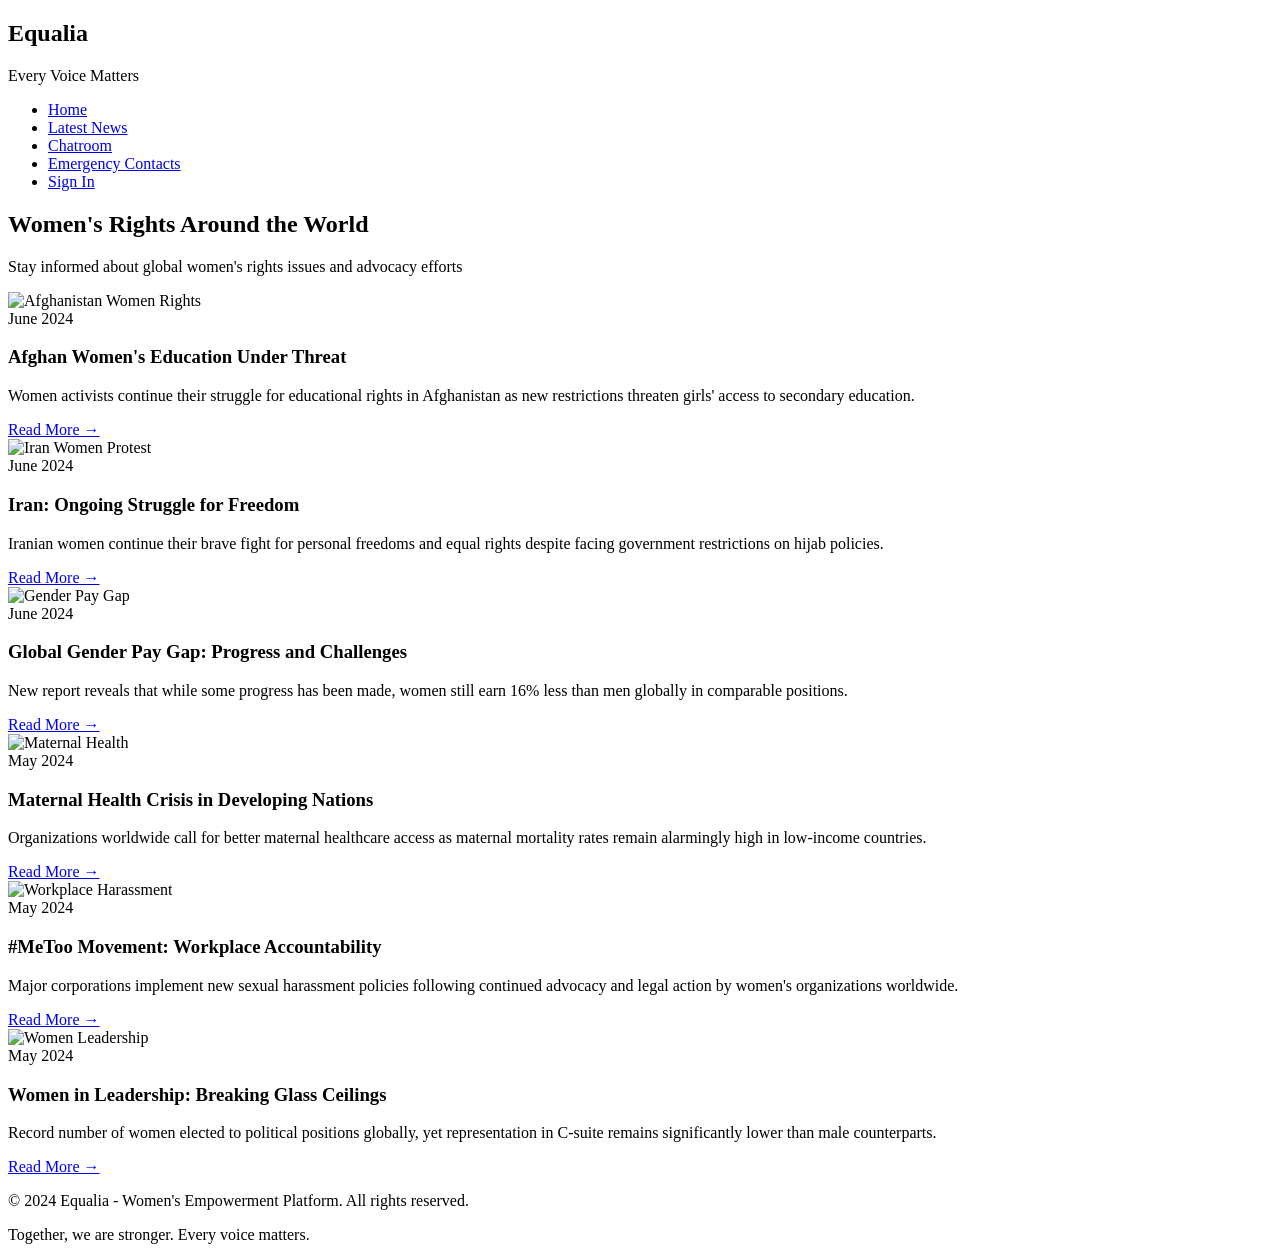
==== news.html @ 52b74f8e "Add news.html for women's rights news section" ====
<!DOCTYPE html>
<html lang="en">
<head>
    <meta charset="UTF-8">
    <meta name="viewport" content="width=device-width, initial-scale=1.0">
    <title>Latest News - Equalia</title>
    <link rel="stylesheet" href="styles.css">
</head>
<body>
    <!-- Navigation Bar -->
    <nav class="navbar">
        <div class="nav-container">
            <div class="logo">
                <h1>Equalia</h1>
                <p class="tagline">Every Voice Matters</p>
            </div>
            <ul class="nav-links">
                <li><a href="index.html">Home</a></li>
                <li><a href="news.html" class="active">Latest News</a></li>
                <li><a href="chatroom.html">Chatroom</a></li>
                <li><a href="emergency.html">Emergency Contacts</a></li>
                <li><a href="#signin" class="signin-btn">Sign In</a></li>
            </ul>
        </div>
    </nav>

    <!-- News Section -->
    <section class="news-section">
        <h1 class="section-title">Women's Rights Around the World</h1>
        <p class="section-subtitle">Stay informed about global women's rights issues and advocacy efforts</p>

        <div class="news-grid">
            <!-- News Card 1 -->
            <div class="news-card">
                <div class="news-image">
                    <img src="https://images.unsplash.com/photo-1561693532-c3227ccda404?w=500&h=300&fit=crop" alt="Afghanistan Women Rights">
                </div>
                <div class="news-content">
                    <span class="news-date">June 2024</span>
                    <h3>Afghan Women's Education Under Threat</h3>
                    <p>Women activists continue their struggle for educational rights in Afghanistan as new restrictions threaten girls' access to secondary education.</p>
                    <a href="#" class="read-more">Read More →</a>
                </div>
            </div>

            <!-- News Card 2 -->
            <div class="news-card">
                <div class="news-image">
                    <img src="https://images.unsplash.com/photo-1550259987-640d978e0ba1?w=500&h=300&fit=crop" alt="Iran Women Protest">
                </div>
                <div class="news-content">
                    <span class="news-date">June 2024</span>
                    <h3>Iran: Ongoing Struggle for Freedom</h3>
                    <p>Iranian women continue their brave fight for personal freedoms and equal rights despite facing government restrictions on hijab policies.</p>
                    <a href="#" class="read-more">Read More →</a>
                </div>
            </div>

            <!-- News Card 3 -->
            <div class="news-card">
                <div class="news-image">
                    <img src="https://images.unsplash.com/photo-1552664730-d307ca884978?w=500&h=300&fit=crop" alt="Gender Pay Gap">
                </div>
                <div class="news-content">
                    <span class="news-date">June 2024</span>
                    <h3>Global Gender Pay Gap: Progress and Challenges</h3>
                    <p>New report reveals that while some progress has been made, women still earn 16% less than men globally in comparable positions.</p>
                    <a href="#" class="read-more">Read More →</a>
                </div>
            </div>

            <!-- News Card 4 -->
            <div class="news-card">
                <div class="news-image">
                    <img src="https://images.unsplash.com/photo-1588195538326-c5b1e6f6b5d5?w=500&h=300&fit=crop" alt="Maternal Health">
                </div>
                <div class="news-content">
                    <span class="news-date">May 2024</span>
                    <h3>Maternal Health Crisis in Developing Nations</h3>
                    <p>Organizations worldwide call for better maternal healthcare access as maternal mortality rates remain alarmingly high in low-income countries.</p>
                    <a href="#" class="read-more">Read More →</a>
                </div>
            </div>

            <!-- News Card 5 -->
            <div class="news-card">
                <div class="news-image">
                    <img src="https://images.unsplash.com/photo-1607623814075-e51df1bdc82f?w=500&h=300&fit=crop" alt="Workplace Harassment">
                </div>
                <div class="news-content">
                    <span class="news-date">May 2024</span>
                    <h3>#MeToo Movement: Workplace Accountability</h3>
                    <p>Major corporations implement new sexual harassment policies following continued advocacy and legal action by women's organizations worldwide.</p>
                    <a href="#" class="read-more">Read More →</a>
                </div>
            </div>

            <!-- News Card 6 -->
            <div class="news-card">
                <div class="news-image">
                    <img src="https://images.unsplash.com/photo-1542220503-5f67b1b4e5d8?w=500&h=300&fit=crop" alt="Women Leadership">
                </div>
                <div class="news-content">
                    <span class="news-date">May 2024</span>
                    <h3>Women in Leadership: Breaking Glass Ceilings</h3>
                    <p>Record number of women elected to political positions globally, yet representation in C-suite remains significantly lower than male counterparts.</p>
                    <a href="#" class="read-more">Read More →</a>
                </div>
            </div>
        </div>
    </section>

    <!-- Footer -->
    <footer class="footer">
        <p>&copy; 2024 Equalia - Women's Empowerment Platform. All rights reserved.</p>
        <p>Together, we are stronger. Every voice matters.</p>
    </footer>

    <script src="script.js"></script>
</body>
</html>
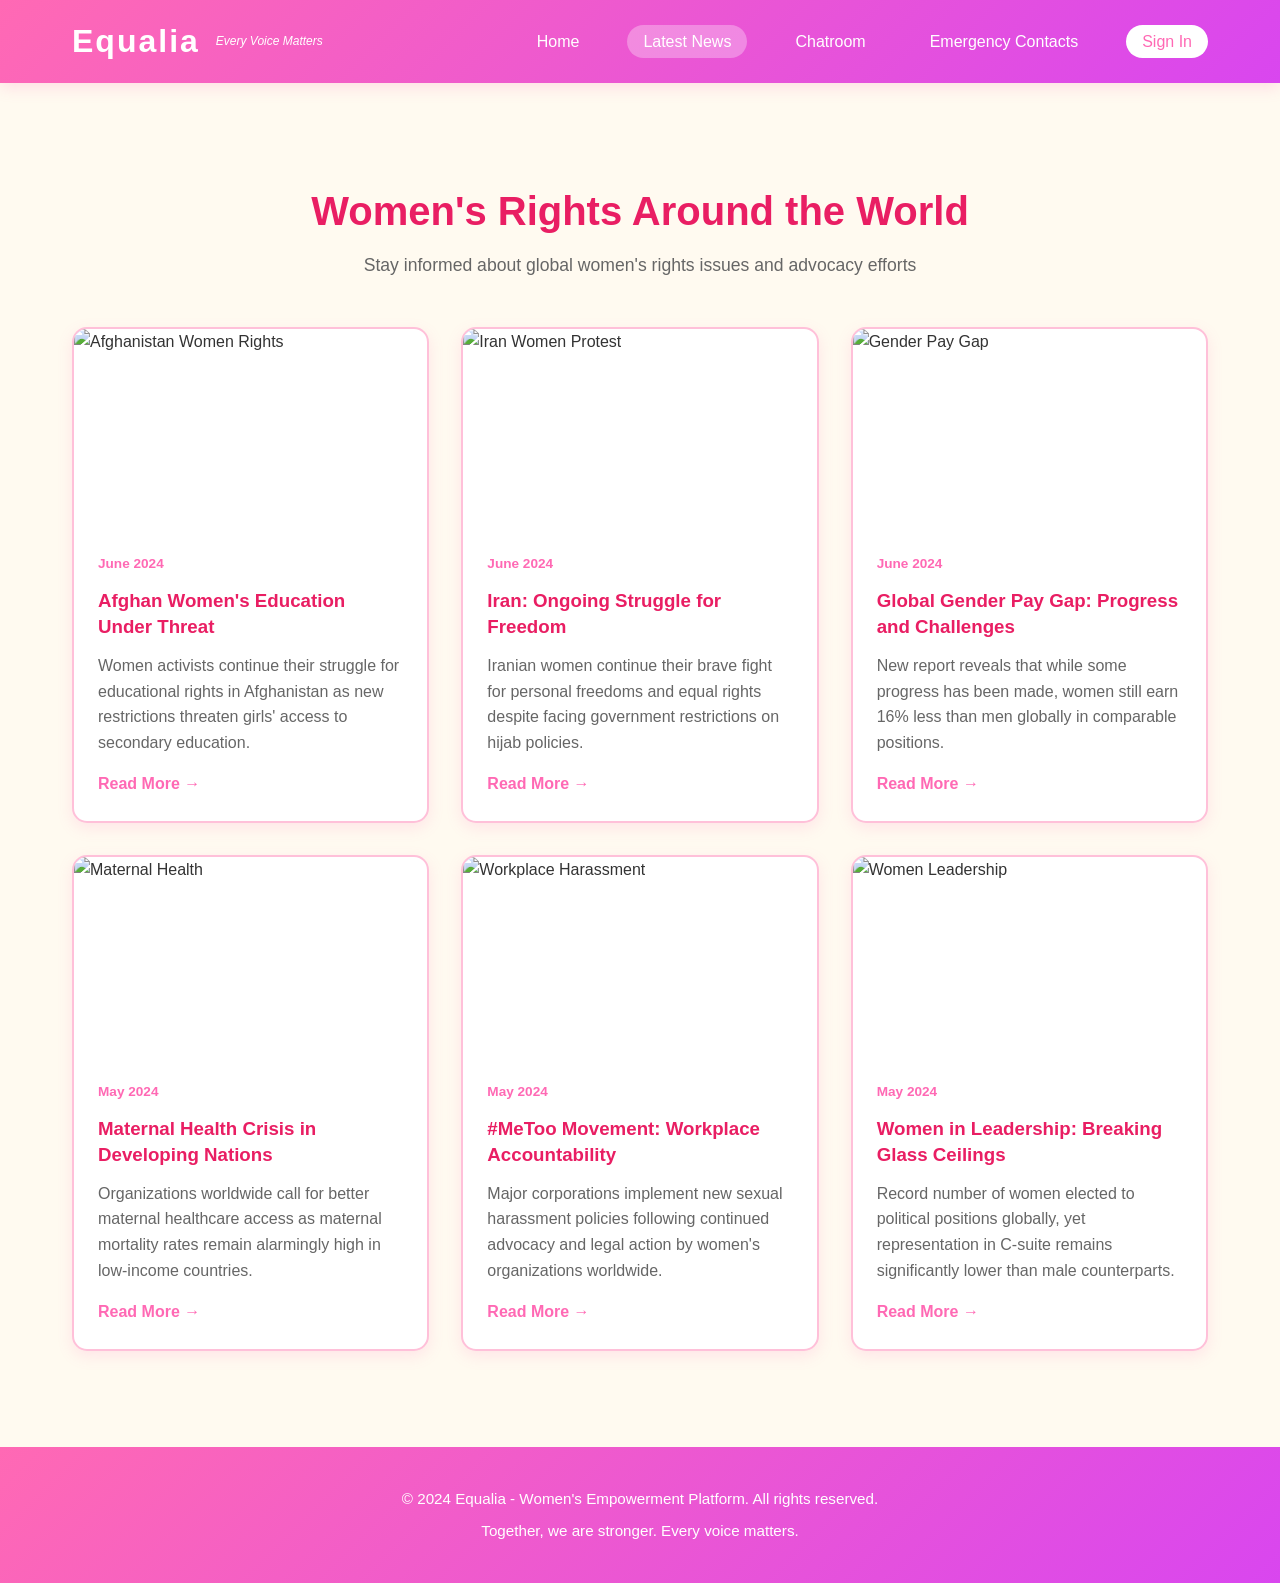
==== commit c7469a9c: "Initial commit: Add complete Equalia website with all pages, styling, and functionality" ====
--- a/news.html
+++ b/news.html
@@ -118,4 +118,4 @@
 
     <script src="script.js"></script>
 </body>
-</html>
+</html>
--- a/styles.css
+++ b/styles.css
@@ -0,0 +1,881 @@
+/* ===========================
+   EQUALIA - MAIN STYLESHEET
+   Feminist Website with Pink & Feminine Colors
+   =========================== */
+
+* {
+    margin: 0;
+    padding: 0;
+    box-sizing: border-box;
+}
+
+:root {
+    --primary-pink: #ff69b4;
+    --light-pink: #ffb6d9;
+    --pastel-pink: #ffc0d9;
+    --soft-pink: #fff0f5;
+    --deep-pink: #e91e63;
+    --purple: #d946ef;
+    --light-purple: #f5e6ff;
+    --cream: #fffaf0;
+    --dark-text: #333333;
+    --gray-text: #666666;
+    --border-color: #ffb6d9;
+    --hover-color: #ff1493;
+}
+
+body {
+    font-family: 'Segoe UI', Tahoma, Geneva, Verdana, sans-serif;
+    line-height: 1.6;
+    color: var(--dark-text);
+    background-color: var(--cream);
+}
+
+/* ===========================
+   NAVIGATION BAR
+   =========================== */
+
+.navbar {
+    background: linear-gradient(135deg, var(--primary-pink) 0%, var(--purple) 100%);
+    padding: 1rem 0;
+    box-shadow: 0 4px 15px rgba(255, 105, 180, 0.2);
+    position: sticky;
+    top: 0;
+    z-index: 1000;
+}
+
+.nav-container {
+    max-width: 1200px;
+    margin: 0 auto;
+    padding: 0 2rem;
+    display: flex;
+    justify-content: space-between;
+    align-items: center;
+}
+
+.logo {
+    color: white;
+    display: flex;
+    align-items: center;
+    gap: 0.5rem;
+}
+
+.logo h1 {
+    font-size: 2rem;
+    font-weight: 700;
+    letter-spacing: 2px;
+}
+
+.tagline {
+    font-size: 0.75rem;
+    font-style: italic;
+    margin-left: 0.5rem;
+}
+
+.nav-links {
+    display: flex;
+    list-style: none;
+    gap: 2rem;
+    align-items: center;
+}
+
+.nav-links a {
+    color: white;
+    text-decoration: none;
+    font-weight: 500;
+    padding: 0.5rem 1rem;
+    border-radius: 20px;
+    transition: all 0.3s ease;
+    position: relative;
+}
+
+.nav-links a:hover,
+.nav-links a.active {
+    background-color: rgba(255, 255, 255, 0.3);
+    transform: translateY(-2px);
+}
+
+.signin-btn {
+    background-color: white !important;
+    color: var(--primary-pink) !important;
+    font-weight: 600;
+}
+
+.signin-btn:hover {
+    background-color: var(--soft-pink) !important;
+}
+
+/* ===========================
+   HERO SECTION
+   =========================== */
+
+.hero {
+    background: linear-gradient(135deg, var(--soft-pink) 0%, var(--light-purple) 100%);
+    padding: 6rem 2rem;
+    text-align: center;
+    min-height: 600px;
+    display: flex;
+    align-items: center;
+    justify-content: center;
+}
+
+.hero-content {
+    max-width: 900px;
+    margin: 0 auto;
+}
+
+.hero-title {
+    font-size: 3.5rem;
+    color: var(--deep-pink);
+    margin-bottom: 1rem;
+    font-weight: 700;
+    text-shadow: 2px 2px 4px rgba(255, 105, 180, 0.1);
+}
+
+.hero-subtitle {
+    font-size: 1.5rem;
+    color: var(--purple);
+    margin-bottom: 1.5rem;
+    font-weight: 600;
+}
+
+.hero-description {
+    font-size: 1.1rem;
+    color: var(--gray-text);
+    margin-bottom: 2rem;
+    line-height: 1.8;
+    max-width: 700px;
+    margin-left: auto;
+    margin-right: auto;
+}
+
+.hero-buttons {
+    display: flex;
+    gap: 1rem;
+    justify-content: center;
+    flex-wrap: wrap;
+}
+
+/* ===========================
+   BUTTONS
+   =========================== */
+
+.btn {
+    padding: 0.8rem 2rem;
+    border-radius: 25px;
+    text-decoration: none;
+    font-weight: 600;
+    cursor: pointer;
+    border: none;
+    transition: all 0.3s ease;
+    display: inline-block;
+    font-size: 1rem;
+}
+
+.btn-primary {
+    background: linear-gradient(135deg, var(--primary-pink) 0%, var(--deep-pink) 100%);
+    color: white;
+    box-shadow: 0 4px 15px rgba(255, 105, 180, 0.3);
+}
+
+.btn-primary:hover {
+    transform: translateY(-3px);
+    box-shadow: 0 6px 20px rgba(255, 105, 180, 0.4);
+}
+
+.btn-secondary {
+    background-color: white;
+    color: var(--primary-pink);
+    border: 2px solid var(--primary-pink);
+}
+
+.btn-secondary:hover {
+    background-color: var(--soft-pink);
+    transform: translateY(-3px);
+}
+
+/* ===========================
+   FEATURES SECTION
+   =========================== */
+
+.features {
+    max-width: 1200px;
+    margin: 4rem auto;
+    padding: 2rem;
+}
+
+.features h2 {
+    text-align: center;
+    font-size: 2.5rem;
+    color: var(--deep-pink);
+    margin-bottom: 3rem;
+}
+
+.features-grid {
+    display: grid;
+    grid-template-columns: repeat(auto-fit, minmax(300px, 1fr));
+    gap: 2rem;
+}
+
+.feature-card {
+    background: linear-gradient(135deg, var(--soft-pink) 0%, white 100%);
+    padding: 2rem;
+    border-radius: 15px;
+    text-align: center;
+    border: 2px solid var(--pastel-pink);
+    transition: all 0.3s ease;
+    box-shadow: 0 5px 15px rgba(255, 105, 180, 0.1);
+}
+
+.feature-card:hover {
+    transform: translateY(-5px);
+    box-shadow: 0 10px 25px rgba(255, 105, 180, 0.2);
+    border-color: var(--primary-pink);
+}
+
+.feature-icon {
+    font-size: 3rem;
+    margin-bottom: 1rem;
+}
+
+.feature-card h3 {
+    color: var(--primary-pink);
+    font-size: 1.3rem;
+    margin-bottom: 1rem;
+}
+
+.feature-card p {
+    color: var(--gray-text);
+    font-size: 0.95rem;
+}
+
+/* ===========================
+   NEWS SECTION
+   =========================== */
+
+.news-section {
+    max-width: 1200px;
+    margin: 4rem auto;
+    padding: 2rem;
+}
+
+.section-title {
+    text-align: center;
+    font-size: 2.5rem;
+    color: var(--deep-pink);
+    margin-bottom: 0.5rem;
+}
+
+.section-subtitle {
+    text-align: center;
+    color: var(--gray-text);
+    margin-bottom: 3rem;
+    font-size: 1.1rem;
+}
+
+.news-grid {
+    display: grid;
+    grid-template-columns: repeat(auto-fit, minmax(320px, 1fr));
+    gap: 2rem;
+}
+
+.news-card {
+    background: white;
+    border-radius: 15px;
+    overflow: hidden;
+    box-shadow: 0 5px 15px rgba(255, 105, 180, 0.15);
+    transition: all 0.3s ease;
+    border: 2px solid var(--pastel-pink);
+    display: flex;
+    flex-direction: column;
+}
+
+.news-card:hover {
+    transform: translateY(-8px);
+    box-shadow: 0 10px 30px rgba(255, 105, 180, 0.25);
+}
+
+.news-image {
+    width: 100%;
+    height: 200px;
+    overflow: hidden;
+}
+
+.news-image img {
+    width: 100%;
+    height: 100%;
+    object-fit: cover;
+    transition: transform 0.3s ease;
+}
+
+.news-card:hover .news-image img {
+    transform: scale(1.05);
+}
+
+.news-content {
+    padding: 1.5rem;
+    flex-grow: 1;
+    display: flex;
+    flex-direction: column;
+}
+
+.news-date {
+    color: var(--primary-pink);
+    font-weight: 600;
+    font-size: 0.85rem;
+}
+
+.news-card h3 {
+    color: var(--deep-pink);
+    margin: 0.8rem 0;
+    line-height: 1.4;
+}
+
+.news-card p {
+    color: var(--gray-text);
+    margin-bottom: 1rem;
+    flex-grow: 1;
+}
+
+.read-more {
+    color: var(--primary-pink);
+    text-decoration: none;
+    font-weight: 600;
+    display: inline-block;
+    transition: all 0.3s ease;
+}
+
+.read-more:hover {
+    color: var(--hover-color);
+    transform: translateX(5px);
+}
+
+/* ===========================
+   CHATROOM SECTION
+   =========================== */
+
+.chatroom-section {
+    max-width: 1000px;
+    margin: 2rem auto;
+    padding: 2rem;
+    min-height: 80vh;
+}
+
+.chatroom-container {
+    display: flex;
+    flex-direction: column;
+    gap: 2rem;
+}
+
+.chatroom-header {
+    text-align: center;
+    margin-bottom: 1rem;
+}
+
+.chatroom-header h1 {
+    color: var(--deep-pink);
+    font-size: 2.5rem;
+    margin-bottom: 0.5rem;
+}
+
+.chatroom-header p {
+    color: var(--gray-text);
+    font-size: 1.1rem;
+}
+
+.chat-wrapper {
+    background: white;
+    border-radius: 15px;
+    border: 2px solid var(--pastel-pink);
+    box-shadow: 0 5px 20px rgba(255, 105, 180, 0.15);
+    display: flex;
+    flex-direction: column;
+    height: 600px;
+}
+
+.chat-messages {
+    flex-grow: 1;
+    overflow-y: auto;
+    padding: 1.5rem;
+    display: flex;
+    flex-direction: column;
+    gap: 1rem;
+    background: linear-gradient(to bottom, var(--soft-pink), white);
+}
+
+.system-message {
+    text-align: center;
+    padding: 1rem;
+    background-color: var(--light-purple);
+    border-radius: 10px;
+    color: var(--purple);
+    font-size: 0.95rem;
+}
+
+.message {
+    display: flex;
+    gap: 0.8rem;
+    animation: slideIn 0.3s ease;
+}
+
+@keyframes slideIn {
+    from {
+        opacity: 0;
+        transform: translateY(10px);
+    }
+    to {
+        opacity: 1;
+        transform: translateY(0);
+    }
+}
+
+.message-avatar {
+    width: 40px;
+    height: 40px;
+    background: linear-gradient(135deg, var(--primary-pink), var(--purple));
+    border-radius: 50%;
+    display: flex;
+    align-items: center;
+    justify-content: center;
+    color: white;
+    font-weight: 700;
+    flex-shrink: 0;
+}
+
+.message-content {
+    flex-grow: 1;
+}
+
+.message-username {
+    font-weight: 600;
+    color: var(--primary-pink);
+    margin-bottom: 0.3rem;
+}
+
+.message-text {
+    background-color: var(--soft-pink);
+    padding: 0.8rem;
+    border-radius: 10px;
+    margin-bottom: 0.3rem;
+    color: var(--dark-text);
+}
+
+.message-time {
+    font-size: 0.75rem;
+    color: #999;
+    margin-left: 0.5rem;
+}
+
+.chat-input-area {
+    padding: 1rem;
+    border-top: 2px solid var(--pastel-pink);
+    background-color: var(--cream);
+}
+
+.input-wrapper {
+    display: flex;
+    gap: 0.5rem;
+    margin-bottom: 0.5rem;
+}
+
+.message-input {
+    flex-grow: 1;
+    padding: 0.8rem;
+    border: 2px solid var(--pastel-pink);
+    border-radius: 20px;
+    font-size: 0.95rem;
+    transition: all 0.3s ease;
+}
+
+.message-input:focus {
+    outline: none;
+    border-color: var(--primary-pink);
+    box-shadow: 0 0 10px rgba(255, 105, 180, 0.2);
+}
+
+.send-btn {
+    padding: 0.8rem 1.5rem;
+    background: linear-gradient(135deg, var(--primary-pink), var(--deep-pink));
+    color: white;
+    border: none;
+    border-radius: 20px;
+    font-weight: 600;
+    cursor: pointer;
+    transition: all 0.3s ease;
+    display: flex;
+    align-items: center;
+    gap: 0.5rem;
+}
+
+.send-btn:hover {
+    transform: translateY(-2px);
+    box-shadow: 0 4px 12px rgba(255, 105, 180, 0.3);
+}
+
+.input-hint {
+    font-size: 0.85rem;
+    color: var(--gray-text);
+    text-align: center;
+}
+
+.room-guidelines {
+    background: linear-gradient(135deg, var(--soft-pink), var(--light-purple));
+    padding: 1.5rem;
+    border-radius: 15px;
+    border: 2px solid var(--pastel-pink);
+}
+
+.room-guidelines h3 {
+    color: var(--deep-pink);
+    margin-bottom: 1rem;
+}
+
+.room-guidelines ul {
+    list-style: none;
+    display: grid;
+    grid-template-columns: repeat(auto-fit, minmax(250px, 1fr));
+    gap: 0.8rem;
+}
+
+.room-guidelines li {
+    color: var(--dark-text);
+    padding: 0.5rem;
+}
+
+/* ===========================
+   EMERGENCY SECTION
+   =========================== */
+
+.emergency-section {
+    max-width: 1200px;
+    margin: 2rem auto;
+    padding: 2rem;
+}
+
+.emergency-container {
+    display: flex;
+    flex-direction: column;
+    gap: 2rem;
+}
+
+.emergency-header {
+    text-align: center;
+    margin-bottom: 1rem;
+}
+
+.emergency-header h1 {
+    color: var(--deep-pink);
+    font-size: 2.5rem;
+    margin-bottom: 0.5rem;
+}
+
+.emergency-header p {
+    color: var(--gray-text);
+    font-size: 1.1rem;
+}
+
+.country-selector {
+    display: flex;
+    align-items: center;
+    gap: 1rem;
+    justify-content: center;
+    margin: 2rem 0;
+    flex-wrap: wrap;
+}
+
+.country-selector label {
+    font-weight: 600;
+    color: var(--deep-pink);
+    font-size: 1.1rem;
+}
+
+.country-dropdown {
+    padding: 0.8rem 1rem;
+    border: 2px solid var(--primary-pink);
+    border-radius: 10px;
+    font-size: 1rem;
+    min-width: 250px;
+    background-color: white;
+    color: var(--dark-text);
+    cursor: pointer;
+    transition: all 0.3s ease;
+}
+
+.country-dropdown:focus {
+    outline: none;
+    border-color: var(--deep-pink);
+    box-shadow: 0 0 10px rgba(255, 105, 180, 0.2);
+}
+
+.emergency-contacts {
+    display: grid;
+    grid-template-columns: repeat(auto-fit, minmax(300px, 1fr));
+    gap: 1.5rem;
+    margin-bottom: 2rem;
+}
+
+.placeholder {
+    grid-column: 1 / -1;
+    text-align: center;
+    padding: 3rem;
+    background-color: var(--soft-pink);
+    border-radius: 15px;
+    border: 2px dashed var(--primary-pink);
+    color: var(--gray-text);
+    font-size: 1.2rem;
+}
+
+.contact-card {
+    background: white;
+    padding: 1.5rem;
+    border-radius: 15px;
+    border: 2px solid var(--pastel-pink);
+    box-shadow: 0 5px 15px rgba(255, 105, 180, 0.1);
+    animation: slideIn 0.3s ease;
+}
+
+.contact-card h3 {
+    color: var(--primary-pink);
+    margin-bottom: 0.5rem;
+}
+
+.contact-type {
+    color: var(--purple);
+    font-weight: 600;
+    font-size: 0.9rem;
+    margin-bottom: 0.5rem;
+}
+
+.contact-number {
+    font-size: 1.2rem;
+    font-weight: 700;
+    color: var(--deep-pink);
+    margin: 0.8rem 0;
+    word-break: break-word;
+}
+
+.contact-description {
+    color: var(--gray-text);
+    font-size: 0.95rem;
+    line-height: 1.5;
+    margin-bottom: 1rem;
+}
+
+.contact-link {
+    color: var(--primary-pink);
+    text-decoration: none;
+    font-weight: 600;
+    display: inline-block;
+    transition: all 0.3s ease;
+}
+
+.contact-link:hover {
+    color: var(--hover-color);
+    transform: translateX(3px);
+}
+
+.info-box {
+    background: linear-gradient(135deg, var(--light-purple), var(--soft-pink));
+    padding: 2rem;
+    border-radius: 15px;
+    border: 2px solid var(--primary-pink);
+    box-shadow: 0 5px 20px rgba(255, 105, 180, 0.15);
+}
+
+.info-box h3 {
+    color: var(--deep-pink);
+    margin-bottom: 1rem;
+    font-size: 1.3rem;
+}
+
+.info-box p {
+    color: var(--dark-text);
+    margin-bottom: 0.8rem;
+    line-height: 1.6;
+}
+
+.info-box strong {
+    color: var(--primary-pink);
+}
+
+/* ===========================
+   FOOTER
+   =========================== */
+
+.footer {
+    background: linear-gradient(135deg, var(--primary-pink) 0%, var(--purple) 100%);
+    color: white;
+    text-align: center;
+    padding: 2rem;
+    margin-top: 4rem;
+}
+
+.footer p {
+    margin: 0.5rem 0;
+    font-size: 0.95rem;
+}
+
+/* ===========================
+   RESPONSIVE DESIGN
+   =========================== */
+
+@media (max-width: 768px) {
+    .hero-title {
+        font-size: 2.5rem;
+    }
+
+    .hero-subtitle {
+        font-size: 1.2rem;
+    }
+
+    .nav-links {
+        gap: 1rem;
+        font-size: 0.9rem;
+    }
+
+    .nav-links a {
+        padding: 0.4rem 0.8rem;
+    }
+
+    .hero-buttons {
+        gap: 0.8rem;
+    }
+
+    .btn {
+        padding: 0.7rem 1.5rem;
+        font-size: 0.9rem;
+    }
+
+    .features-grid {
+        grid-template-columns: 1fr;
+    }
+
+    .section-title,
+    .hero-title,
+    .chatroom-header h1,
+    .emergency-header h1 {
+        font-size: 2rem;
+    }
+
+    .news-grid {
+        grid-template-columns: 1fr;
+    }
+
+    .chat-wrapper {
+        height: auto;
+        min-height: 400px;
+    }
+
+    .country-dropdown {
+        min-width: 200px;
+    }
+
+    .country-selector {
+        gap: 0.5rem;
+    }
+
+    .emergency-contacts {
+        grid-template-columns: 1fr;
+    }
+
+    .room-guidelines ul {
+        grid-template-columns: 1fr;
+    }
+}
+
+@media (max-width: 480px) {
+    .navbar {
+        padding: 0.8rem 0;
+    }
+
+    .nav-container {
+        padding: 0 1rem;
+        flex-direction: column;
+        gap: 1rem;
+    }
+
+    .logo h1 {
+        font-size: 1.5rem;
+    }
+
+    .nav-links {
+        flex-direction: column;
+        gap: 0.5rem;
+        width: 100%;
+    }
+
+    .hero {
+        padding: 3rem 1rem;
+    }
+
+    .hero-title {
+        font-size: 1.8rem;
+    }
+
+    .hero-subtitle {
+        font-size: 1rem;
+    }
+
+    .hero-buttons {
+        flex-direction: column;
+    }
+
+    .btn {
+        width: 100%;
+        text-align: center;
+    }
+
+    .features h2,
+    .section-title {
+        font-size: 1.5rem;
+    }
+
+    .input-wrapper {
+        flex-direction: column;
+    }
+
+    .send-btn,
+    .message-input {
+        width: 100%;
+    }
+
+    .country-selector {
+        flex-direction: column;
+        gap: 0.8rem;
+    }
+
+    .country-selector label {
+        font-size: 0.95rem;
+    }
+
+    .country-dropdown {
+        width: 100%;
+        min-width: auto;
+    }
+
+    .info-box {
+        padding: 1.5rem;
+    }
+}
+
+/* ===========================
+   SCROLLBAR STYLING
+   =========================== */
+
+::-webkit-scrollbar {
+    width: 10px;
+}
+
+::-webkit-scrollbar-track {
+    background: var(--soft-pink);
+    border-radius: 10px;
+}
+
+::-webkit-scrollbar-thumb {
+    background: linear-gradient(135deg, var(--primary-pink), var(--purple));
+    border-radius: 10px;
+}
+
+::-webkit-scrollbar-thumb:hover {
+    background: var(--hover-color);
+}
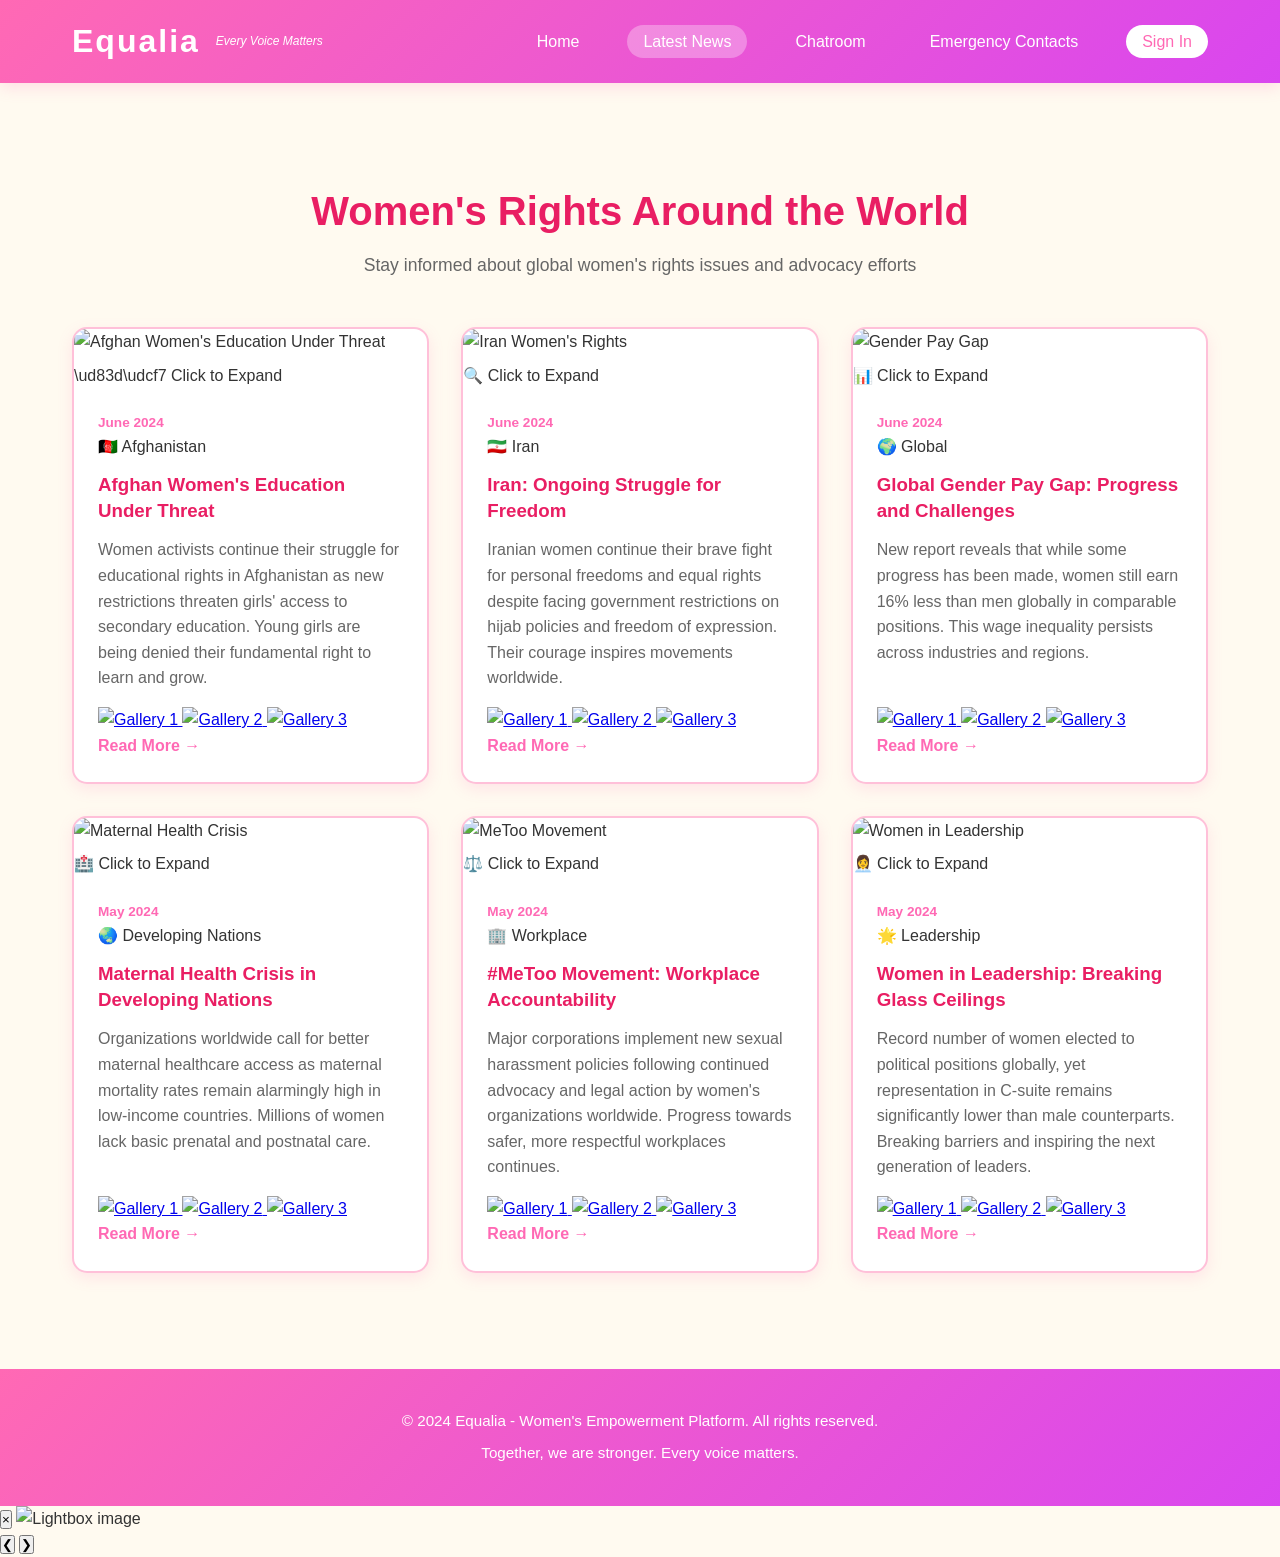
==== commit 1b1d2b43: "Enhanced news page with better images, galleries, and lightbox functionality" ====
--- a/news.html
+++ b/news.html
@@ -5,6 +5,7 @@
     <meta name="viewport" content="width=device-width, initial-scale=1.0">
     <title>Latest News - Equalia</title>
     <link rel="stylesheet" href="styles.css">
+    <link rel="stylesheet" href="lightbox.css">
 </head>
 <body>
     <!-- Navigation Bar -->
@@ -30,80 +31,188 @@
         <p class="section-subtitle">Stay informed about global women's rights issues and advocacy efforts</p>
 
         <div class="news-grid">
-            <!-- News Card 1 -->
-            <div class="news-card">
-                <div class="news-image">
-                    <img src="https://images.unsplash.com/photo-1561693532-c3227ccda404?w=500&h=300&fit=crop" alt="Afghanistan Women Rights">
+            <!-- News Card 1: Afghanistan -->
+            <div class="news-card">
+                <div class="news-image-wrapper">
+                    <img 
+                        src="https://images.unsplash.com/photo-1507003211169-0a1dd7228f2d?w=600&h=400&fit=crop" 
+                        alt="Afghan Women's Education Under Threat"
+                        class="news-image lightbox-trigger"
+                        data-lightbox="news1"
+                    >
+                    <div class="image-overlay">\ud83d\udcf7 Click to Expand</div>
                 </div>
                 <div class="news-content">
                     <span class="news-date">June 2024</span>
+                    <div class="news-flag">🇦🇫 Afghanistan</div>
                     <h3>Afghan Women's Education Under Threat</h3>
-                    <p>Women activists continue their struggle for educational rights in Afghanistan as new restrictions threaten girls' access to secondary education.</p>
-                    <a href="#" class="read-more">Read More →</a>
-                </div>
-            </div>
-
-            <!-- News Card 2 -->
-            <div class="news-card">
-                <div class="news-image">
-                    <img src="https://images.unsplash.com/photo-1550259987-640d978e0ba1?w=500&h=300&fit=crop" alt="Iran Women Protest">
+                    <p>Women activists continue their struggle for educational rights in Afghanistan as new restrictions threaten girls' access to secondary education. Young girls are being denied their fundamental right to learn and grow.</p>
+                    <div class="news-gallery">
+                        <a href="https://images.unsplash.com/photo-1507003211169-0a1dd7228f2d?w=800&h=600&fit=crop" class="lightbox-link" data-lightbox="news1" title="Afghan women students">
+                            <img src="https://images.unsplash.com/photo-1507003211169-0a1dd7228f2d?w=100&h=100&fit=crop" alt="Gallery 1">
+                        </a>
+                        <a href="https://images.unsplash.com/photo-1546410531-bb4caa6b0873?w=800&h=600&fit=crop" class="lightbox-link" data-lightbox="news1" title="Girls in classroom">
+                            <img src="https://images.unsplash.com/photo-1546410531-bb4caa6b0873?w=100&h=100&fit=crop" alt="Gallery 2">
+                        </a>
+                        <a href="https://images.unsplash.com/photo-1552664730-d307ca884978?w=800&h=600&fit=crop" class="lightbox-link" data-lightbox="news1" title="Education rights">
+                            <img src="https://images.unsplash.com/photo-1552664730-d307ca884978?w=100&h=100&fit=crop" alt="Gallery 3">
+                        </a>
+                    </div>
+                    <a href="#" class="read-more">Read More →</a>
+                </div>
+            </div>
+
+            <!-- News Card 2: Iran -->
+            <div class="news-card">
+                <div class="news-image-wrapper">
+                    <img 
+                        src="https://images.unsplash.com/photo-1550259987-640d978e0ba1?w=600&h=400&fit=crop" 
+                        alt="Iran Women's Rights"
+                        class="news-image lightbox-trigger"
+                        data-lightbox="news2"
+                    >
+                    <div class="image-overlay">🔍 Click to Expand</div>
                 </div>
                 <div class="news-content">
                     <span class="news-date">June 2024</span>
+                    <div class="news-flag">🇮🇷 Iran</div>
                     <h3>Iran: Ongoing Struggle for Freedom</h3>
-                    <p>Iranian women continue their brave fight for personal freedoms and equal rights despite facing government restrictions on hijab policies.</p>
-                    <a href="#" class="read-more">Read More →</a>
-                </div>
-            </div>
-
-            <!-- News Card 3 -->
-            <div class="news-card">
-                <div class="news-image">
-                    <img src="https://images.unsplash.com/photo-1552664730-d307ca884978?w=500&h=300&fit=crop" alt="Gender Pay Gap">
+                    <p>Iranian women continue their brave fight for personal freedoms and equal rights despite facing government restrictions on hijab policies and freedom of expression. Their courage inspires movements worldwide.</p>
+                    <div class="news-gallery">
+                        <a href="https://images.unsplash.com/photo-1550259987-640d978e0ba1?w=800&h=600&fit=crop" class="lightbox-link" data-lightbox="news2" title="Women activists">
+                            <img src="https://images.unsplash.com/photo-1550259987-640d978e0ba1?w=100&h=100&fit=crop" alt="Gallery 1">
+                        </a>
+                        <a href="https://images.unsplash.com/photo-1479033579116-169eb15129b0?w=800&h=600&fit=crop" class="lightbox-link" data-lightbox="news2" title="Protest for freedom">
+                            <img src="https://images.unsplash.com/photo-1479033579116-169eb15129b0?w=100&h=100&fit=crop" alt="Gallery 2">
+                        </a>
+                        <a href="https://images.unsplash.com/photo-1557804506-669714d2e9d8?w=800&h=600&fit=crop" class="lightbox-link" data-lightbox="news2" title="Women's rights march">
+                            <img src="https://images.unsplash.com/photo-1557804506-669714d2e9d8?w=100&h=100&fit=crop" alt="Gallery 3">
+                        </a>
+                    </div>
+                    <a href="#" class="read-more">Read More →</a>
+                </div>
+            </div>
+
+            <!-- News Card 3: Global -->
+            <div class="news-card">
+                <div class="news-image-wrapper">
+                    <img 
+                        src="https://images.unsplash.com/photo-1552664730-d307ca884978?w=600&h=400&fit=crop" 
+                        alt="Gender Pay Gap"
+                        class="news-image lightbox-trigger"
+                        data-lightbox="news3"
+                    >
+                    <div class="image-overlay">📊 Click to Expand</div>
                 </div>
                 <div class="news-content">
                     <span class="news-date">June 2024</span>
+                    <div class="news-flag">🌍 Global</div>
                     <h3>Global Gender Pay Gap: Progress and Challenges</h3>
-                    <p>New report reveals that while some progress has been made, women still earn 16% less than men globally in comparable positions.</p>
-                    <a href="#" class="read-more">Read More →</a>
-                </div>
-            </div>
-
-            <!-- News Card 4 -->
-            <div class="news-card">
-                <div class="news-image">
-                    <img src="https://images.unsplash.com/photo-1588195538326-c5b1e6f6b5d5?w=500&h=300&fit=crop" alt="Maternal Health">
+                    <p>New report reveals that while some progress has been made, women still earn 16% less than men globally in comparable positions. This wage inequality persists across industries and regions.</p>
+                    <div class="news-gallery">
+                        <a href="https://images.unsplash.com/photo-1552664730-d307ca884978?w=800&h=600&fit=crop" class="lightbox-link" data-lightbox="news3" title="Pay equity statistics">
+                            <img src="https://images.unsplash.com/photo-1552664730-d307ca884978?w=100&h=100&fit=crop" alt="Gallery 1">
+                        </a>
+                        <a href="https://images.unsplash.com/photo-1454165804606-c3d57bc86b40?w=800&h=600&fit=crop" class="lightbox-link" data-lightbox="news3" title="Equal pay protest">
+                            <img src="https://images.unsplash.com/photo-1454165804606-c3d57bc86b40?w=100&h=100&fit=crop" alt="Gallery 2">
+                        </a>
+                        <a href="https://images.unsplash.com/photo-1552664730-d307ca884978?w=800&h=600&fit=crop" class="lightbox-link" data-lightbox="news3" title="Workplace equality">
+                            <img src="https://images.unsplash.com/photo-1552664730-d307ca884978?w=100&h=100&fit=crop" alt="Gallery 3">
+                        </a>
+                    </div>
+                    <a href="#" class="read-more">Read More →</a>
+                </div>
+            </div>
+
+            <!-- News Card 4: Maternal Health -->
+            <div class="news-card">
+                <div class="news-image-wrapper">
+                    <img 
+                        src="https://images.unsplash.com/photo-1631217314831-c6227db76b6e?w=600&h=400&fit=crop" 
+                        alt="Maternal Health Crisis"
+                        class="news-image lightbox-trigger"
+                        data-lightbox="news4"
+                    >
+                    <div class="image-overlay">🏥 Click to Expand</div>
                 </div>
                 <div class="news-content">
                     <span class="news-date">May 2024</span>
+                    <div class="news-flag">🌏 Developing Nations</div>
                     <h3>Maternal Health Crisis in Developing Nations</h3>
-                    <p>Organizations worldwide call for better maternal healthcare access as maternal mortality rates remain alarmingly high in low-income countries.</p>
-                    <a href="#" class="read-more">Read More →</a>
-                </div>
-            </div>
-
-            <!-- News Card 5 -->
-            <div class="news-card">
-                <div class="news-image">
-                    <img src="https://images.unsplash.com/photo-1607623814075-e51df1bdc82f?w=500&h=300&fit=crop" alt="Workplace Harassment">
+                    <p>Organizations worldwide call for better maternal healthcare access as maternal mortality rates remain alarmingly high in low-income countries. Millions of women lack basic prenatal and postnatal care.</p>
+                    <div class="news-gallery">
+                        <a href="https://images.unsplash.com/photo-1631217314831-c6227db76b6e?w=800&h=600&fit=crop" class="lightbox-link" data-lightbox="news4" title="Maternal care">
+                            <img src="https://images.unsplash.com/photo-1631217314831-c6227db76b6e?w=100&h=100&fit=crop" alt="Gallery 1">
+                        </a>
+                        <a href="https://images.unsplash.com/photo-1631217314831-c6227db76b6e?w=800&h=600&fit=crop" class="lightbox-link" data-lightbox="news4" title="Healthcare access">
+                            <img src="https://images.unsplash.com/photo-1631217314831-c6227db76b6e?w=100&h=100&fit=crop" alt="Gallery 2">
+                        </a>
+                        <a href="https://images.unsplash.com/photo-1584308666744-24d5f400f628?w=800&h=600&fit=crop" class="lightbox-link" data-lightbox="news4" title="Women's healthcare">
+                            <img src="https://images.unsplash.com/photo-1584308666744-24d5f400f628?w=100&h=100&fit=crop" alt="Gallery 3">
+                        </a>
+                    </div>
+                    <a href="#" class="read-more">Read More →</a>
+                </div>
+            </div>
+
+            <!-- News Card 5: Workplace Harassment -->
+            <div class="news-card">
+                <div class="news-image-wrapper">
+                    <img 
+                        src="https://images.unsplash.com/photo-1552664730-d307ca884978?w=600&h=400&fit=crop" 
+                        alt="MeToo Movement"
+                        class="news-image lightbox-trigger"
+                        data-lightbox="news5"
+                    >
+                    <div class="image-overlay">⚖️ Click to Expand</div>
                 </div>
                 <div class="news-content">
                     <span class="news-date">May 2024</span>
+                    <div class="news-flag">🏢 Workplace</div>
                     <h3>#MeToo Movement: Workplace Accountability</h3>
-                    <p>Major corporations implement new sexual harassment policies following continued advocacy and legal action by women's organizations worldwide.</p>
-                    <a href="#" class="read-more">Read More →</a>
-                </div>
-            </div>
-
-            <!-- News Card 6 -->
-            <div class="news-card">
-                <div class="news-image">
-                    <img src="https://images.unsplash.com/photo-1542220503-5f67b1b4e5d8?w=500&h=300&fit=crop" alt="Women Leadership">
+                    <p>Major corporations implement new sexual harassment policies following continued advocacy and legal action by women's organizations worldwide. Progress towards safer, more respectful workplaces continues.</p>
+                    <div class="news-gallery">
+                        <a href="https://images.unsplash.com/photo-1552664730-d307ca884978?w=800&h=600&fit=crop" class="lightbox-link" data-lightbox="news5" title="Workplace safety">
+                            <img src="https://images.unsplash.com/photo-1552664730-d307ca884978?w=100&h=100&fit=crop" alt="Gallery 1">
+                        </a>
+                        <a href="https://images.unsplash.com/photo-1552664730-d307ca884978?w=800&h=600&fit=crop" class="lightbox-link" data-lightbox="news5" title="Women in workplace">
+                            <img src="https://images.unsplash.com/photo-1552664730-d307ca884978?w=100&h=100&fit=crop" alt="Gallery 2">
+                        </a>
+                        <a href="https://images.unsplash.com/photo-1552664730-d307ca884978?w=800&h=600&fit=crop" class="lightbox-link" data-lightbox="news5" title="Accountability">
+                            <img src="https://images.unsplash.com/photo-1552664730-d307ca884978?w=100&h=100&fit=crop" alt="Gallery 3">
+                        </a>
+                    </div>
+                    <a href="#" class="read-more">Read More →</a>
+                </div>
+            </div>
+
+            <!-- News Card 6: Women Leadership -->
+            <div class="news-card">
+                <div class="news-image-wrapper">
+                    <img 
+                        src="https://images.unsplash.com/photo-1542220503-5f67b1b4e5d8?w=600&h=400&fit=crop" 
+                        alt="Women in Leadership"
+                        class="news-image lightbox-trigger"
+                        data-lightbox="news6"
+                    >
+                    <div class="image-overlay">👩‍💼 Click to Expand</div>
                 </div>
                 <div class="news-content">
                     <span class="news-date">May 2024</span>
+                    <div class="news-flag">🌟 Leadership</div>
                     <h3>Women in Leadership: Breaking Glass Ceilings</h3>
-                    <p>Record number of women elected to political positions globally, yet representation in C-suite remains significantly lower than male counterparts.</p>
+                    <p>Record number of women elected to political positions globally, yet representation in C-suite remains significantly lower than male counterparts. Breaking barriers and inspiring the next generation of leaders.</p>
+                    <div class="news-gallery">
+                        <a href="https://images.unsplash.com/photo-1542220503-5f67b1b4e5d8?w=800&h=600&fit=crop" class="lightbox-link" data-lightbox="news6" title="Female leaders">
+                            <img src="https://images.unsplash.com/photo-1542220503-5f67b1b4e5d8?w=100&h=100&fit=crop" alt="Gallery 1">
+                        </a>
+                        <a href="https://images.unsplash.com/photo-1494790108377-be9c29b29330?w=800&h=600&fit=crop" class="lightbox-link" data-lightbox="news6" title="Women empowerment">
+                            <img src="https://images.unsplash.com/photo-1494790108377-be9c29b29330?w=100&h=100&fit=crop" alt="Gallery 2">
+                        </a>
+                        <a href="https://images.unsplash.com/photo-1552664730-d307ca884978?w=800&h=600&fit=crop" class="lightbox-link" data-lightbox="news6" title="Breaking barriers">
+                            <img src="https://images.unsplash.com/photo-1552664730-d307ca884978?w=100&h=100&fit=crop" alt="Gallery 3">
+                        </a>
+                    </div>
                     <a href="#" class="read-more">Read More →</a>
                 </div>
             </div>
@@ -116,6 +225,16 @@
         <p>Together, we are stronger. Every voice matters.</p>
     </footer>
 
+    <!-- Lightbox Modal -->
+    <div id="lightboxModal" class="lightbox-modal hidden">
+        <button class="lightbox-close">&times;</button>
+        <img id="lightboxImage" src="" alt="Lightbox image">
+        <div class="lightbox-caption" id="lightboxCaption"></div>
+        <button class="lightbox-prev">❮</button>
+        <button class="lightbox-next">❯</button>
+    </div>
+
     <script src="script.js"></script>
+    <script src="lightbox.js"></script>
 </body>
-</html>+</html>
